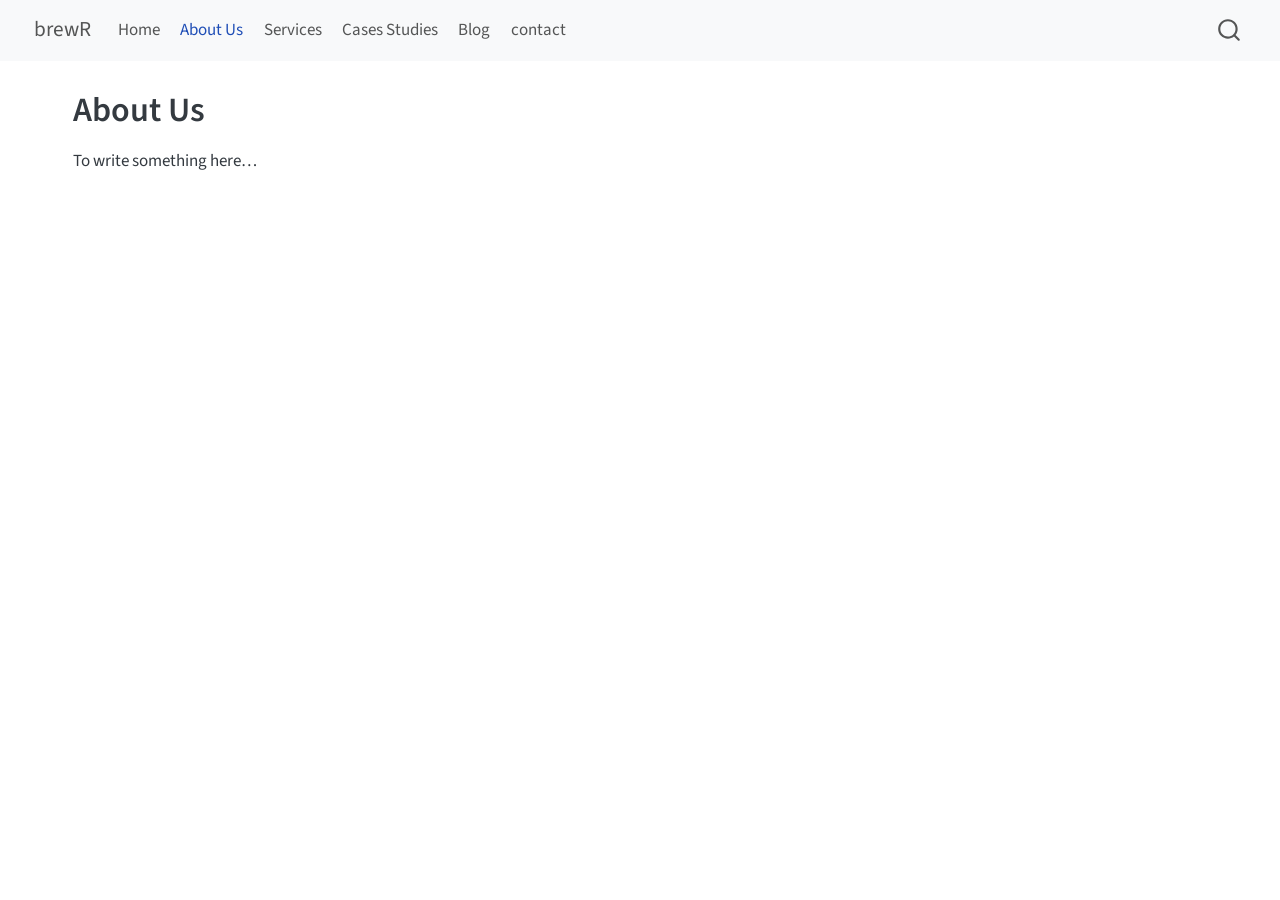
==== docs/about.html @ 0917b434 "add docs folder" ====
<!DOCTYPE html>
<html xmlns="http://www.w3.org/1999/xhtml" lang="en" xml:lang="en"><head>

<meta charset="utf-8">
<meta name="generator" content="quarto-1.8.25">

<meta name="viewport" content="width=device-width, initial-scale=1.0, user-scalable=yes">


<title>About Us – brewR</title>
<style>
code{white-space: pre-wrap;}
span.smallcaps{font-variant: small-caps;}
div.columns{display: flex; gap: min(4vw, 1.5em);}
div.column{flex: auto; overflow-x: auto;}
div.hanging-indent{margin-left: 1.5em; text-indent: -1.5em;}
ul.task-list{list-style: none;}
ul.task-list li input[type="checkbox"] {
  width: 0.8em;
  margin: 0 0.8em 0.2em -1em; /* quarto-specific, see https://github.com/quarto-dev/quarto-cli/issues/4556 */ 
  vertical-align: middle;
}
</style>


<script src="site_libs/quarto-nav/quarto-nav.js"></script>
<script src="site_libs/quarto-nav/headroom.min.js"></script>
<script src="site_libs/clipboard/clipboard.min.js"></script>
<script src="site_libs/quarto-search/autocomplete.umd.js"></script>
<script src="site_libs/quarto-search/fuse.min.js"></script>
<script src="site_libs/quarto-search/quarto-search.js"></script>
<meta name="quarto:offset" content="./">
<script src="site_libs/quarto-html/quarto.js" type="module"></script>
<script src="site_libs/quarto-html/tabsets/tabsets.js" type="module"></script>
<script src="site_libs/quarto-html/axe/axe-check.js" type="module"></script>
<script src="site_libs/quarto-html/popper.min.js"></script>
<script src="site_libs/quarto-html/tippy.umd.min.js"></script>
<script src="site_libs/quarto-html/anchor.min.js"></script>
<link href="site_libs/quarto-html/tippy.css" rel="stylesheet">
<link href="site_libs/quarto-html/quarto-syntax-highlighting-7b89279ff1a6dce999919e0e67d4d9ec.css" rel="stylesheet" id="quarto-text-highlighting-styles">
<script src="site_libs/bootstrap/bootstrap.min.js"></script>
<link href="site_libs/bootstrap/bootstrap-icons.css" rel="stylesheet">
<link href="site_libs/bootstrap/bootstrap-e31584831b205ffbb2d98406f31c2a5b.min.css" rel="stylesheet" append-hash="true" id="quarto-bootstrap" data-mode="light">
<script id="quarto-search-options" type="application/json">{
  "location": "navbar",
  "copy-button": false,
  "collapse-after": 3,
  "panel-placement": "end",
  "type": "overlay",
  "limit": 50,
  "keyboard-shortcut": [
    "f",
    "/",
    "s"
  ],
  "show-item-context": false,
  "language": {
    "search-no-results-text": "No results",
    "search-matching-documents-text": "matching documents",
    "search-copy-link-title": "Copy link to search",
    "search-hide-matches-text": "Hide additional matches",
    "search-more-match-text": "more match in this document",
    "search-more-matches-text": "more matches in this document",
    "search-clear-button-title": "Clear",
    "search-text-placeholder": "",
    "search-detached-cancel-button-title": "Cancel",
    "search-submit-button-title": "Submit",
    "search-label": "Search"
  }
}</script>


<link rel="stylesheet" href="styles.css">
</head>

<body class="nav-fixed quarto-light">

<div id="quarto-search-results"></div>
  <header id="quarto-header" class="headroom fixed-top">
    <nav class="navbar navbar-expand-lg " data-bs-theme="dark">
      <div class="navbar-container container-fluid">
      <div class="navbar-brand-container mx-auto">
    <a href="./index.html" class="navbar-brand navbar-brand-logo">
    </a>
    <a class="navbar-brand" href="./index.html">
    <span class="navbar-title">brewR</span>
    </a>
  </div>
            <div id="quarto-search" class="" title="Search"></div>
          <button class="navbar-toggler" type="button" data-bs-toggle="collapse" data-bs-target="#navbarCollapse" aria-controls="navbarCollapse" role="menu" aria-expanded="false" aria-label="Toggle navigation" onclick="if (window.quartoToggleHeadroom) { window.quartoToggleHeadroom(); }">
  <span class="navbar-toggler-icon"></span>
</button>
          <div class="collapse navbar-collapse" id="navbarCollapse">
            <ul class="navbar-nav navbar-nav-scroll me-auto">
  <li class="nav-item">
    <a class="nav-link" href="./index.html"> 
<span class="menu-text">Home</span></a>
  </li>  
  <li class="nav-item">
    <a class="nav-link active" href="./about.html" aria-current="page"> 
<span class="menu-text">About Us</span></a>
  </li>  
  <li class="nav-item">
    <a class="nav-link" href="./services.html"> 
<span class="menu-text">Services</span></a>
  </li>  
  <li class="nav-item">
    <a class="nav-link" href="./cases_studies.html"> 
<span class="menu-text">Cases Studies</span></a>
  </li>  
  <li class="nav-item">
    <a class="nav-link" href="./blog.html"> 
<span class="menu-text">Blog</span></a>
  </li>  
  <li class="nav-item">
    <a class="nav-link" href="./contact.html"> 
<span class="menu-text">contact</span></a>
  </li>  
</ul>
          </div> <!-- /navcollapse -->
            <div class="quarto-navbar-tools">
</div>
      </div> <!-- /container-fluid -->
    </nav>
</header>
<!-- content -->
<div id="quarto-content" class="quarto-container page-columns page-rows-contents page-layout-full page-navbar">
<!-- sidebar -->
<!-- margin-sidebar -->
    <div id="quarto-margin-sidebar" class="sidebar margin-sidebar zindex-bottom">
        
    </div>
<!-- main -->
<main class="content column-page" id="quarto-document-content">

<header id="title-block-header" class="quarto-title-block default">
<div class="quarto-title">
<h1 class="title">About Us</h1>
</div>



<div class="quarto-title-meta column-page">

    
  
    
  </div>
  


</header>


<p>To write something here…</p>



</main> <!-- /main -->
<script id="quarto-html-after-body" type="application/javascript">
  window.document.addEventListener("DOMContentLoaded", function (event) {
    const icon = "";
    const anchorJS = new window.AnchorJS();
    anchorJS.options = {
      placement: 'right',
      icon: icon
    };
    anchorJS.add('.anchored');
    const isCodeAnnotation = (el) => {
      for (const clz of el.classList) {
        if (clz.startsWith('code-annotation-')) {                     
          return true;
        }
      }
      return false;
    }
    const onCopySuccess = function(e) {
      // button target
      const button = e.trigger;
      // don't keep focus
      button.blur();
      // flash "checked"
      button.classList.add('code-copy-button-checked');
      var currentTitle = button.getAttribute("title");
      button.setAttribute("title", "Copied!");
      let tooltip;
      if (window.bootstrap) {
        button.setAttribute("data-bs-toggle", "tooltip");
        button.setAttribute("data-bs-placement", "left");
        button.setAttribute("data-bs-title", "Copied!");
        tooltip = new bootstrap.Tooltip(button, 
          { trigger: "manual", 
            customClass: "code-copy-button-tooltip",
            offset: [0, -8]});
        tooltip.show();    
      }
      setTimeout(function() {
        if (tooltip) {
          tooltip.hide();
          button.removeAttribute("data-bs-title");
          button.removeAttribute("data-bs-toggle");
          button.removeAttribute("data-bs-placement");
        }
        button.setAttribute("title", currentTitle);
        button.classList.remove('code-copy-button-checked');
      }, 1000);
      // clear code selection
      e.clearSelection();
    }
    const getTextToCopy = function(trigger) {
      const outerScaffold = trigger.parentElement.cloneNode(true);
      const codeEl = outerScaffold.querySelector('code');
      for (const childEl of codeEl.children) {
        if (isCodeAnnotation(childEl)) {
          childEl.remove();
        }
      }
      return codeEl.innerText;
    }
    const clipboard = new window.ClipboardJS('.code-copy-button:not([data-in-quarto-modal])', {
      text: getTextToCopy
    });
    clipboard.on('success', onCopySuccess);
    if (window.document.getElementById('quarto-embedded-source-code-modal')) {
      const clipboardModal = new window.ClipboardJS('.code-copy-button[data-in-quarto-modal]', {
        text: getTextToCopy,
        container: window.document.getElementById('quarto-embedded-source-code-modal')
      });
      clipboardModal.on('success', onCopySuccess);
    }
      var localhostRegex = new RegExp(/^(?:http|https):\/\/localhost\:?[0-9]*\//);
      var mailtoRegex = new RegExp(/^mailto:/);
        var filterRegex = new RegExp('/' + window.location.host + '/');
      var isInternal = (href) => {
          return filterRegex.test(href) || localhostRegex.test(href) || mailtoRegex.test(href);
      }
      // Inspect non-navigation links and adorn them if external
     var links = window.document.querySelectorAll('a[href]:not(.nav-link):not(.navbar-brand):not(.toc-action):not(.sidebar-link):not(.sidebar-item-toggle):not(.pagination-link):not(.no-external):not([aria-hidden]):not(.dropdown-item):not(.quarto-navigation-tool):not(.about-link)');
      for (var i=0; i<links.length; i++) {
        const link = links[i];
        if (!isInternal(link.href)) {
          // undo the damage that might have been done by quarto-nav.js in the case of
          // links that we want to consider external
          if (link.dataset.originalHref !== undefined) {
            link.href = link.dataset.originalHref;
          }
        }
      }
    function tippyHover(el, contentFn, onTriggerFn, onUntriggerFn) {
      const config = {
        allowHTML: true,
        maxWidth: 500,
        delay: 100,
        arrow: false,
        appendTo: function(el) {
            return el.parentElement;
        },
        interactive: true,
        interactiveBorder: 10,
        theme: 'quarto',
        placement: 'bottom-start',
      };
      if (contentFn) {
        config.content = contentFn;
      }
      if (onTriggerFn) {
        config.onTrigger = onTriggerFn;
      }
      if (onUntriggerFn) {
        config.onUntrigger = onUntriggerFn;
      }
      window.tippy(el, config); 
    }
    const noterefs = window.document.querySelectorAll('a[role="doc-noteref"]');
    for (var i=0; i<noterefs.length; i++) {
      const ref = noterefs[i];
      tippyHover(ref, function() {
        // use id or data attribute instead here
        let href = ref.getAttribute('data-footnote-href') || ref.getAttribute('href');
        try { href = new URL(href).hash; } catch {}
        const id = href.replace(/^#\/?/, "");
        const note = window.document.getElementById(id);
        if (note) {
          return note.innerHTML;
        } else {
          return "";
        }
      });
    }
    const xrefs = window.document.querySelectorAll('a.quarto-xref');
    const processXRef = (id, note) => {
      // Strip column container classes
      const stripColumnClz = (el) => {
        el.classList.remove("page-full", "page-columns");
        if (el.children) {
          for (const child of el.children) {
            stripColumnClz(child);
          }
        }
      }
      stripColumnClz(note)
      if (id === null || id.startsWith('sec-')) {
        // Special case sections, only their first couple elements
        const container = document.createElement("div");
        if (note.children && note.children.length > 2) {
          container.appendChild(note.children[0].cloneNode(true));
          for (let i = 1; i < note.children.length; i++) {
            const child = note.children[i];
            if (child.tagName === "P" && child.innerText === "") {
              continue;
            } else {
              container.appendChild(child.cloneNode(true));
              break;
            }
          }
          if (window.Quarto?.typesetMath) {
            window.Quarto.typesetMath(container);
          }
          return container.innerHTML
        } else {
          if (window.Quarto?.typesetMath) {
            window.Quarto.typesetMath(note);
          }
          return note.innerHTML;
        }
      } else {
        // Remove any anchor links if they are present
        const anchorLink = note.querySelector('a.anchorjs-link');
        if (anchorLink) {
          anchorLink.remove();
        }
        if (window.Quarto?.typesetMath) {
          window.Quarto.typesetMath(note);
        }
        if (note.classList.contains("callout")) {
          return note.outerHTML;
        } else {
          return note.innerHTML;
        }
      }
    }
    for (var i=0; i<xrefs.length; i++) {
      const xref = xrefs[i];
      tippyHover(xref, undefined, function(instance) {
        instance.disable();
        let url = xref.getAttribute('href');
        let hash = undefined; 
        if (url.startsWith('#')) {
          hash = url;
        } else {
          try { hash = new URL(url).hash; } catch {}
        }
        if (hash) {
          const id = hash.replace(/^#\/?/, "");
          const note = window.document.getElementById(id);
          if (note !== null) {
            try {
              const html = processXRef(id, note.cloneNode(true));
              instance.setContent(html);
            } finally {
              instance.enable();
              instance.show();
            }
          } else {
            // See if we can fetch this
            fetch(url.split('#')[0])
            .then(res => res.text())
            .then(html => {
              const parser = new DOMParser();
              const htmlDoc = parser.parseFromString(html, "text/html");
              const note = htmlDoc.getElementById(id);
              if (note !== null) {
                const html = processXRef(id, note);
                instance.setContent(html);
              } 
            }).finally(() => {
              instance.enable();
              instance.show();
            });
          }
        } else {
          // See if we can fetch a full url (with no hash to target)
          // This is a special case and we should probably do some content thinning / targeting
          fetch(url)
          .then(res => res.text())
          .then(html => {
            const parser = new DOMParser();
            const htmlDoc = parser.parseFromString(html, "text/html");
            const note = htmlDoc.querySelector('main.content');
            if (note !== null) {
              // This should only happen for chapter cross references
              // (since there is no id in the URL)
              // remove the first header
              if (note.children.length > 0 && note.children[0].tagName === "HEADER") {
                note.children[0].remove();
              }
              const html = processXRef(null, note);
              instance.setContent(html);
            } 
          }).finally(() => {
            instance.enable();
            instance.show();
          });
        }
      }, function(instance) {
      });
    }
        let selectedAnnoteEl;
        const selectorForAnnotation = ( cell, annotation) => {
          let cellAttr = 'data-code-cell="' + cell + '"';
          let lineAttr = 'data-code-annotation="' +  annotation + '"';
          const selector = 'span[' + cellAttr + '][' + lineAttr + ']';
          return selector;
        }
        const selectCodeLines = (annoteEl) => {
          const doc = window.document;
          const targetCell = annoteEl.getAttribute("data-target-cell");
          const targetAnnotation = annoteEl.getAttribute("data-target-annotation");
          const annoteSpan = window.document.querySelector(selectorForAnnotation(targetCell, targetAnnotation));
          const lines = annoteSpan.getAttribute("data-code-lines").split(",");
          const lineIds = lines.map((line) => {
            return targetCell + "-" + line;
          })
          let top = null;
          let height = null;
          let parent = null;
          if (lineIds.length > 0) {
              //compute the position of the single el (top and bottom and make a div)
              const el = window.document.getElementById(lineIds[0]);
              top = el.offsetTop;
              height = el.offsetHeight;
              parent = el.parentElement.parentElement;
            if (lineIds.length > 1) {
              const lastEl = window.document.getElementById(lineIds[lineIds.length - 1]);
              const bottom = lastEl.offsetTop + lastEl.offsetHeight;
              height = bottom - top;
            }
            if (top !== null && height !== null && parent !== null) {
              // cook up a div (if necessary) and position it 
              let div = window.document.getElementById("code-annotation-line-highlight");
              if (div === null) {
                div = window.document.createElement("div");
                div.setAttribute("id", "code-annotation-line-highlight");
                div.style.position = 'absolute';
                parent.appendChild(div);
              }
              div.style.top = top - 2 + "px";
              div.style.height = height + 4 + "px";
              div.style.left = 0;
              let gutterDiv = window.document.getElementById("code-annotation-line-highlight-gutter");
              if (gutterDiv === null) {
                gutterDiv = window.document.createElement("div");
                gutterDiv.setAttribute("id", "code-annotation-line-highlight-gutter");
                gutterDiv.style.position = 'absolute';
                const codeCell = window.document.getElementById(targetCell);
                const gutter = codeCell.querySelector('.code-annotation-gutter');
                gutter.appendChild(gutterDiv);
              }
              gutterDiv.style.top = top - 2 + "px";
              gutterDiv.style.height = height + 4 + "px";
            }
            selectedAnnoteEl = annoteEl;
          }
        };
        const unselectCodeLines = () => {
          const elementsIds = ["code-annotation-line-highlight", "code-annotation-line-highlight-gutter"];
          elementsIds.forEach((elId) => {
            const div = window.document.getElementById(elId);
            if (div) {
              div.remove();
            }
          });
          selectedAnnoteEl = undefined;
        };
          // Handle positioning of the toggle
      window.addEventListener(
        "resize",
        throttle(() => {
          elRect = undefined;
          if (selectedAnnoteEl) {
            selectCodeLines(selectedAnnoteEl);
          }
        }, 10)
      );
      function throttle(fn, ms) {
      let throttle = false;
      let timer;
        return (...args) => {
          if(!throttle) { // first call gets through
              fn.apply(this, args);
              throttle = true;
          } else { // all the others get throttled
              if(timer) clearTimeout(timer); // cancel #2
              timer = setTimeout(() => {
                fn.apply(this, args);
                timer = throttle = false;
              }, ms);
          }
        };
      }
        // Attach click handler to the DT
        const annoteDls = window.document.querySelectorAll('dt[data-target-cell]');
        for (const annoteDlNode of annoteDls) {
          annoteDlNode.addEventListener('click', (event) => {
            const clickedEl = event.target;
            if (clickedEl !== selectedAnnoteEl) {
              unselectCodeLines();
              const activeEl = window.document.querySelector('dt[data-target-cell].code-annotation-active');
              if (activeEl) {
                activeEl.classList.remove('code-annotation-active');
              }
              selectCodeLines(clickedEl);
              clickedEl.classList.add('code-annotation-active');
            } else {
              // Unselect the line
              unselectCodeLines();
              clickedEl.classList.remove('code-annotation-active');
            }
          });
        }
    const findCites = (el) => {
      const parentEl = el.parentElement;
      if (parentEl) {
        const cites = parentEl.dataset.cites;
        if (cites) {
          return {
            el,
            cites: cites.split(' ')
          };
        } else {
          return findCites(el.parentElement)
        }
      } else {
        return undefined;
      }
    };
    var bibliorefs = window.document.querySelectorAll('a[role="doc-biblioref"]');
    for (var i=0; i<bibliorefs.length; i++) {
      const ref = bibliorefs[i];
      const citeInfo = findCites(ref);
      if (citeInfo) {
        tippyHover(citeInfo.el, function() {
          var popup = window.document.createElement('div');
          citeInfo.cites.forEach(function(cite) {
            var citeDiv = window.document.createElement('div');
            citeDiv.classList.add('hanging-indent');
            citeDiv.classList.add('csl-entry');
            var biblioDiv = window.document.getElementById('ref-' + cite);
            if (biblioDiv) {
              citeDiv.innerHTML = biblioDiv.innerHTML;
            }
            popup.appendChild(citeDiv);
          });
          return popup.innerHTML;
        });
      }
    }
  });
  </script>
</div> <!-- /content -->




</body></html>
---- docs/site_libs/quarto-html/tippy.css ----
.tippy-box[data-animation=fade][data-state=hidden]{opacity:0}[data-tippy-root]{max-width:calc(100vw - 10px)}.tippy-box{position:relative;background-color:#333;color:#fff;border-radius:4px;font-size:14px;line-height:1.4;white-space:normal;outline:0;transition-property:transform,visibility,opacity}.tippy-box[data-placement^=top]>.tippy-arrow{bottom:0}.tippy-box[data-placement^=top]>.tippy-arrow:before{bottom:-7px;left:0;border-width:8px 8px 0;border-top-color:initial;transform-origin:center top}.tippy-box[data-placement^=bottom]>.tippy-arrow{top:0}.tippy-box[data-placement^=bottom]>.tippy-arrow:before{top:-7px;left:0;border-width:0 8px 8px;border-bottom-color:initial;transform-origin:center bottom}.tippy-box[data-placement^=left]>.tippy-arrow{right:0}.tippy-box[data-placement^=left]>.tippy-arrow:before{border-width:8px 0 8px 8px;border-left-color:initial;right:-7px;transform-origin:center left}.tippy-box[data-placement^=right]>.tippy-arrow{left:0}.tippy-box[data-placement^=right]>.tippy-arrow:before{left:-7px;border-width:8px 8px 8px 0;border-right-color:initial;transform-origin:center right}.tippy-box[data-inertia][data-state=visible]{transition-timing-function:cubic-bezier(.54,1.5,.38,1.11)}.tippy-arrow{width:16px;height:16px;color:#333}.tippy-arrow:before{content:"";position:absolute;border-color:transparent;border-style:solid}.tippy-content{position:relative;padding:5px 9px;z-index:1}
---- docs/site_libs/quarto-html/quarto-syntax-highlighting-7b89279ff1a6dce999919e0e67d4d9ec.css ----
/* quarto syntax highlight colors */
:root {
  --quarto-hl-ot-color: #003B4F;
  --quarto-hl-at-color: #657422;
  --quarto-hl-ss-color: #20794D;
  --quarto-hl-an-color: #5E5E5E;
  --quarto-hl-fu-color: #4758AB;
  --quarto-hl-st-color: #20794D;
  --quarto-hl-cf-color: #003B4F;
  --quarto-hl-op-color: #5E5E5E;
  --quarto-hl-er-color: #AD0000;
  --quarto-hl-bn-color: #AD0000;
  --quarto-hl-al-color: #AD0000;
  --quarto-hl-va-color: #111111;
  --quarto-hl-bu-color: inherit;
  --quarto-hl-ex-color: inherit;
  --quarto-hl-pp-color: #AD0000;
  --quarto-hl-in-color: #5E5E5E;
  --quarto-hl-vs-color: #20794D;
  --quarto-hl-wa-color: #5E5E5E;
  --quarto-hl-do-color: #5E5E5E;
  --quarto-hl-im-color: #00769E;
  --quarto-hl-ch-color: #20794D;
  --quarto-hl-dt-color: #AD0000;
  --quarto-hl-fl-color: #AD0000;
  --quarto-hl-co-color: #5E5E5E;
  --quarto-hl-cv-color: #5E5E5E;
  --quarto-hl-cn-color: #8f5902;
  --quarto-hl-sc-color: #5E5E5E;
  --quarto-hl-dv-color: #AD0000;
  --quarto-hl-kw-color: #003B4F;
}

/* other quarto variables */
:root {
  --quarto-font-monospace: SFMono-Regular, Menlo, Monaco, Consolas, "Liberation Mono", "Courier New", monospace;
}

/* syntax highlight based on Pandoc's rules */
pre > code.sourceCode > span {
  color: #003B4F;
}

code.sourceCode > span {
  color: #003B4F;
}

div.sourceCode,
div.sourceCode pre.sourceCode {
  color: #003B4F;
}

/* Normal */
code span {
  color: #003B4F;
}

/* Alert */
code span.al {
  color: #AD0000;
  font-style: inherit;
}

/* Annotation */
code span.an {
  color: #5E5E5E;
  font-style: inherit;
}

/* Attribute */
code span.at {
  color: #657422;
  font-style: inherit;
}

/* BaseN */
code span.bn {
  color: #AD0000;
  font-style: inherit;
}

/* BuiltIn */
code span.bu {
  font-style: inherit;
}

/* ControlFlow */
code span.cf {
  color: #003B4F;
  font-weight: bold;
  font-style: inherit;
}

/* Char */
code span.ch {
  color: #20794D;
  font-style: inherit;
}

/* Constant */
code span.cn {
  color: #8f5902;
  font-style: inherit;
}

/* Comment */
code span.co {
  color: #5E5E5E;
  font-style: inherit;
}

/* CommentVar */
code span.cv {
  color: #5E5E5E;
  font-style: italic;
}

/* Documentation */
code span.do {
  color: #5E5E5E;
  font-style: italic;
}

/* DataType */
code span.dt {
  color: #AD0000;
  font-style: inherit;
}

/* DecVal */
code span.dv {
  color: #AD0000;
  font-style: inherit;
}

/* Error */
code span.er {
  color: #AD0000;
  font-style: inherit;
}

/* Extension */
code span.ex {
  font-style: inherit;
}

/* Float */
code span.fl {
  color: #AD0000;
  font-style: inherit;
}

/* Function */
code span.fu {
  color: #4758AB;
  font-style: inherit;
}

/* Import */
code span.im {
  color: #00769E;
  font-style: inherit;
}

/* Information */
code span.in {
  color: #5E5E5E;
  font-style: inherit;
}

/* Keyword */
code span.kw {
  color: #003B4F;
  font-weight: bold;
  font-style: inherit;
}

/* Operator */
code span.op {
  color: #5E5E5E;
  font-style: inherit;
}

/* Other */
code span.ot {
  color: #003B4F;
  font-style: inherit;
}

/* Preprocessor */
code span.pp {
  color: #AD0000;
  font-style: inherit;
}

/* SpecialChar */
code span.sc {
  color: #5E5E5E;
  font-style: inherit;
}

/* SpecialString */
code span.ss {
  color: #20794D;
  font-style: inherit;
}

/* String */
code span.st {
  color: #20794D;
  font-style: inherit;
}

/* Variable */
code span.va {
  color: #111111;
  font-style: inherit;
}

/* VerbatimString */
code span.vs {
  color: #20794D;
  font-style: inherit;
}

/* Warning */
code span.wa {
  color: #5E5E5E;
  font-style: italic;
}

.prevent-inlining {
  content: "</";
}

/*# sourceMappingURL=3944bc705cfaf4c80e56f77c5205168a.css.map */
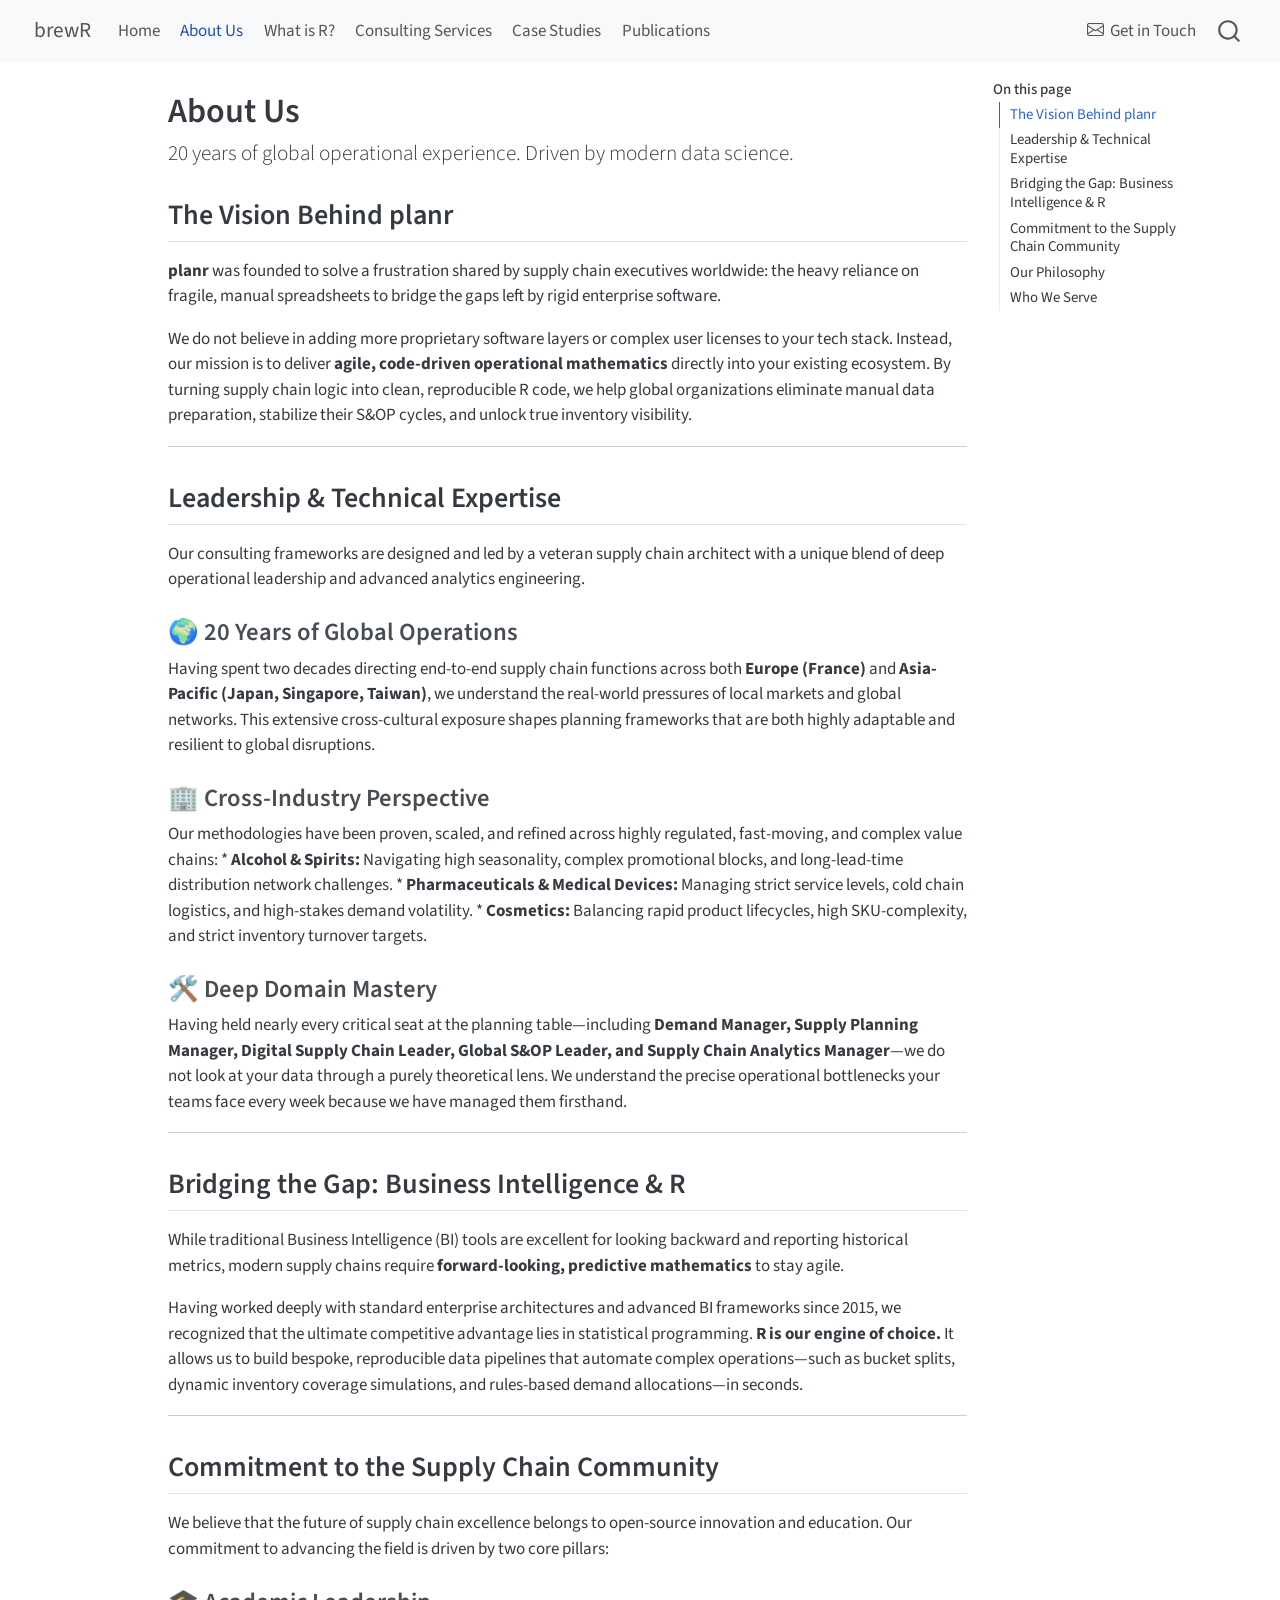
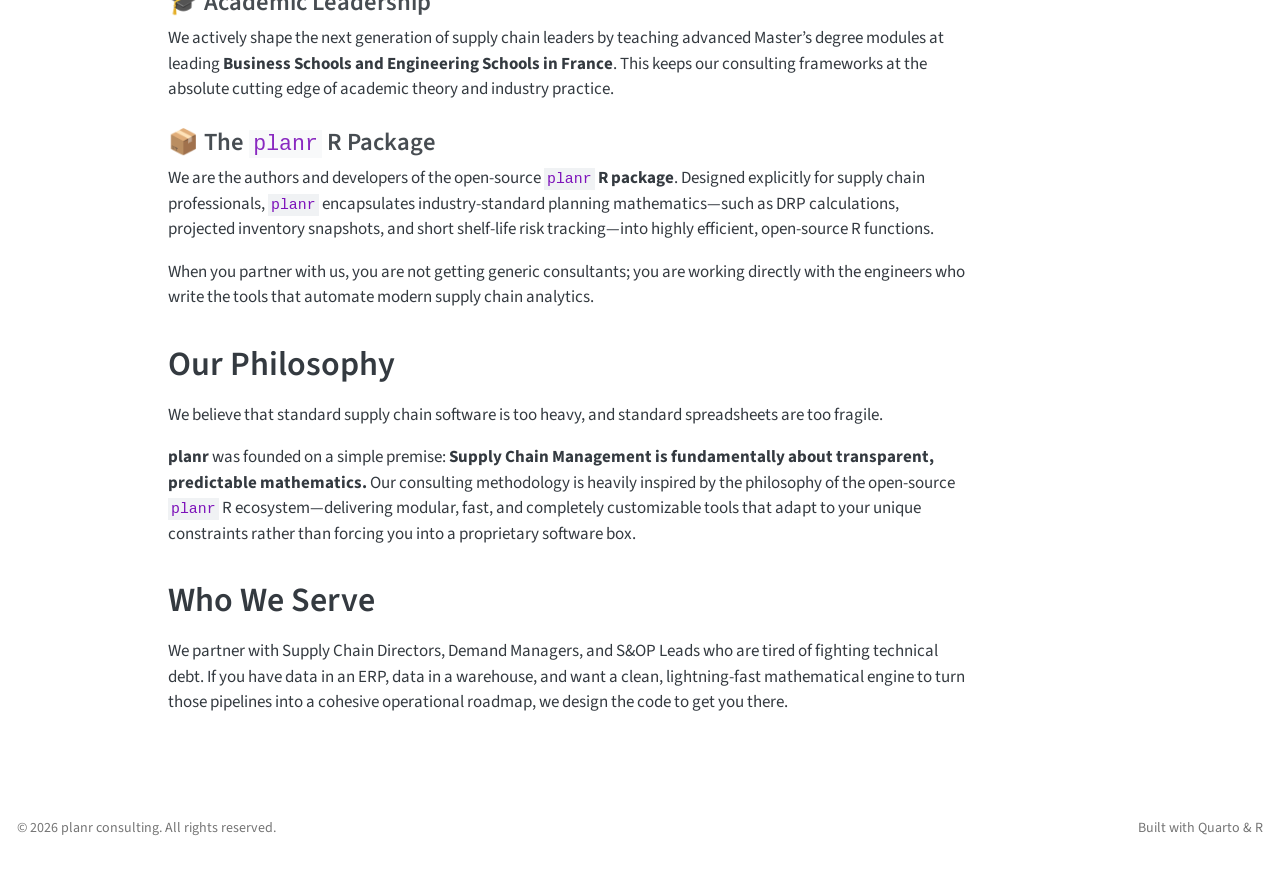
==== commit af90c538: "update html" ====
--- a/docs/about.html
+++ b/docs/about.html
@@ -37,10 +37,10 @@
 <script src="site_libs/quarto-html/tippy.umd.min.js"></script>
 <script src="site_libs/quarto-html/anchor.min.js"></script>
 <link href="site_libs/quarto-html/tippy.css" rel="stylesheet">
-<link href="site_libs/quarto-html/quarto-syntax-highlighting-7b89279ff1a6dce999919e0e67d4d9ec.css" rel="stylesheet" id="quarto-text-highlighting-styles">
+<link href="site_libs/quarto-html/quarto-syntax-highlighting-065a5179aebd64318d7ea99d77b64a9e.css" rel="stylesheet" id="quarto-text-highlighting-styles">
 <script src="site_libs/bootstrap/bootstrap.min.js"></script>
 <link href="site_libs/bootstrap/bootstrap-icons.css" rel="stylesheet">
-<link href="site_libs/bootstrap/bootstrap-e31584831b205ffbb2d98406f31c2a5b.min.css" rel="stylesheet" append-hash="true" id="quarto-bootstrap" data-mode="light">
+<link href="site_libs/bootstrap/bootstrap-f78df75c894ad2ea722f04417f8702c7.min.css" rel="stylesheet" append-hash="true" id="quarto-bootstrap" data-mode="light">
 <script id="quarto-search-options" type="application/json">{
   "location": "navbar",
   "copy-button": false,
@@ -101,20 +101,27 @@
 <span class="menu-text">About Us</span></a>
   </li>  
   <li class="nav-item">
-    <a class="nav-link" href="./services.html"> 
-<span class="menu-text">Services</span></a>
+    <a class="nav-link" href="./what_is_r.html"> 
+<span class="menu-text">What is R?</span></a>
   </li>  
   <li class="nav-item">
-    <a class="nav-link" href="./cases_studies.html"> 
-<span class="menu-text">Cases Studies</span></a>
+    <a class="nav-link" href="./services.html"> 
+<span class="menu-text">Consulting Services</span></a>
+  </li>  
+  <li class="nav-item">
+    <a class="nav-link" href="./case-studies/index.html"> 
+<span class="menu-text">Case Studies</span></a>
   </li>  
   <li class="nav-item">
     <a class="nav-link" href="./blog.html"> 
-<span class="menu-text">Blog</span></a>
+<span class="menu-text">Publications</span></a>
   </li>  
+</ul>
+            <ul class="navbar-nav navbar-nav-scroll ms-auto">
   <li class="nav-item">
-    <a class="nav-link" href="./contact.html"> 
-<span class="menu-text">contact</span></a>
+    <a class="nav-link" href="./contact.html"> <i class="bi bi-envelope" role="img">
+</i> 
+<span class="menu-text">Get in Touch</span></a>
   </li>  
 </ul>
           </div> <!-- /navcollapse -->
@@ -124,23 +131,44 @@
     </nav>
 </header>
 <!-- content -->
-<div id="quarto-content" class="quarto-container page-columns page-rows-contents page-layout-full page-navbar">
+<div id="quarto-content" class="quarto-container page-columns page-rows-contents page-layout-article page-navbar">
 <!-- sidebar -->
 <!-- margin-sidebar -->
-    <div id="quarto-margin-sidebar" class="sidebar margin-sidebar zindex-bottom">
-        
+    <div id="quarto-margin-sidebar" class="sidebar margin-sidebar">
+        <nav id="TOC" role="doc-toc" class="toc-active">
+    <h2 id="toc-title">On this page</h2>
+   
+  <ul>
+  <li><a href="#the-vision-behind-planr" id="toc-the-vision-behind-planr" class="nav-link active" data-scroll-target="#the-vision-behind-planr">The Vision Behind planr</a></li>
+  <li><a href="#leadership-technical-expertise" id="toc-leadership-technical-expertise" class="nav-link" data-scroll-target="#leadership-technical-expertise">Leadership &amp; Technical Expertise</a>
+  <ul class="collapse">
+  <li><a href="#years-of-global-operations" id="toc-years-of-global-operations" class="nav-link" data-scroll-target="#years-of-global-operations">🌍 20 Years of Global Operations</a></li>
+  <li><a href="#cross-industry-perspective" id="toc-cross-industry-perspective" class="nav-link" data-scroll-target="#cross-industry-perspective">🏢 Cross-Industry Perspective</a></li>
+  <li><a href="#deep-domain-mastery" id="toc-deep-domain-mastery" class="nav-link" data-scroll-target="#deep-domain-mastery">🛠️ Deep Domain Mastery</a></li>
+  </ul></li>
+  <li><a href="#bridging-the-gap-business-intelligence-r" id="toc-bridging-the-gap-business-intelligence-r" class="nav-link" data-scroll-target="#bridging-the-gap-business-intelligence-r">Bridging the Gap: Business Intelligence &amp; R</a></li>
+  <li><a href="#commitment-to-the-supply-chain-community" id="toc-commitment-to-the-supply-chain-community" class="nav-link" data-scroll-target="#commitment-to-the-supply-chain-community">Commitment to the Supply Chain Community</a>
+  <ul class="collapse">
+  <li><a href="#academic-leadership" id="toc-academic-leadership" class="nav-link" data-scroll-target="#academic-leadership">🎓 Academic Leadership</a></li>
+  <li><a href="#the-planr-r-package" id="toc-the-planr-r-package" class="nav-link" data-scroll-target="#the-planr-r-package">📦 The <code>planr</code> R Package</a></li>
+  </ul></li>
+  <li><a href="#our-philosophy" id="toc-our-philosophy" class="nav-link" data-scroll-target="#our-philosophy">Our Philosophy</a></li>
+  <li><a href="#who-we-serve" id="toc-who-we-serve" class="nav-link" data-scroll-target="#who-we-serve">Who We Serve</a></li>
+  </ul>
+</nav>
     </div>
 <!-- main -->
-<main class="content column-page" id="quarto-document-content">
+<main class="content" id="quarto-document-content">
 
 <header id="title-block-header" class="quarto-title-block default">
 <div class="quarto-title">
 <h1 class="title">About Us</h1>
+<p class="subtitle lead">20 years of global operational experience. Driven by modern data science.</p>
 </div>
 
 
 
-<div class="quarto-title-meta column-page">
+<div class="quarto-title-meta">
 
     
   
@@ -152,9 +180,59 @@
 </header>
 
 
-<p>To write something here…</p>
-
-
+<section id="the-vision-behind-planr" class="level2">
+<h2 class="anchored" data-anchor-id="the-vision-behind-planr">The Vision Behind planr</h2>
+<p><strong>planr</strong> was founded to solve a frustration shared by supply chain executives worldwide: the heavy reliance on fragile, manual spreadsheets to bridge the gaps left by rigid enterprise software.</p>
+<p>We do not believe in adding more proprietary software layers or complex user licenses to your tech stack. Instead, our mission is to deliver <strong>agile, code-driven operational mathematics</strong> directly into your existing ecosystem. By turning supply chain logic into clean, reproducible R code, we help global organizations eliminate manual data preparation, stabilize their S&amp;OP cycles, and unlock true inventory visibility.</p>
+<hr>
+</section>
+<section id="leadership-technical-expertise" class="level2">
+<h2 class="anchored" data-anchor-id="leadership-technical-expertise">Leadership &amp; Technical Expertise</h2>
+<p>Our consulting frameworks are designed and led by a veteran supply chain architect with a unique blend of deep operational leadership and advanced analytics engineering.</p>
+<section id="years-of-global-operations" class="level3">
+<h3 class="anchored" data-anchor-id="years-of-global-operations">🌍 20 Years of Global Operations</h3>
+<p>Having spent two decades directing end-to-end supply chain functions across both <strong>Europe (France)</strong> and <strong>Asia-Pacific (Japan, Singapore, Taiwan)</strong>, we understand the real-world pressures of local markets and global networks. This extensive cross-cultural exposure shapes planning frameworks that are both highly adaptable and resilient to global disruptions.</p>
+</section>
+<section id="cross-industry-perspective" class="level3">
+<h3 class="anchored" data-anchor-id="cross-industry-perspective">🏢 Cross-Industry Perspective</h3>
+<p>Our methodologies have been proven, scaled, and refined across highly regulated, fast-moving, and complex value chains: * <strong>Alcohol &amp; Spirits:</strong> Navigating high seasonality, complex promotional blocks, and long-lead-time distribution network challenges. * <strong>Pharmaceuticals &amp; Medical Devices:</strong> Managing strict service levels, cold chain logistics, and high-stakes demand volatility. * <strong>Cosmetics:</strong> Balancing rapid product lifecycles, high SKU-complexity, and strict inventory turnover targets.</p>
+</section>
+<section id="deep-domain-mastery" class="level3">
+<h3 class="anchored" data-anchor-id="deep-domain-mastery">🛠️ Deep Domain Mastery</h3>
+<p>Having held nearly every critical seat at the planning table—including <strong>Demand Manager, Supply Planning Manager, Digital Supply Chain Leader, Global S&amp;OP Leader, and Supply Chain Analytics Manager</strong>—we do not look at your data through a purely theoretical lens. We understand the precise operational bottlenecks your teams face every week because we have managed them firsthand.</p>
+<hr>
+</section>
+</section>
+<section id="bridging-the-gap-business-intelligence-r" class="level2">
+<h2 class="anchored" data-anchor-id="bridging-the-gap-business-intelligence-r">Bridging the Gap: Business Intelligence &amp; R</h2>
+<p>While traditional Business Intelligence (BI) tools are excellent for looking backward and reporting historical metrics, modern supply chains require <strong>forward-looking, predictive mathematics</strong> to stay agile.</p>
+<p>Having worked deeply with standard enterprise architectures and advanced BI frameworks since 2015, we recognized that the ultimate competitive advantage lies in statistical programming. <strong>R is our engine of choice.</strong> It allows us to build bespoke, reproducible data pipelines that automate complex operations—such as bucket splits, dynamic inventory coverage simulations, and rules-based demand allocations—in seconds.</p>
+<hr>
+</section>
+<section id="commitment-to-the-supply-chain-community" class="level2">
+<h2 class="anchored" data-anchor-id="commitment-to-the-supply-chain-community">Commitment to the Supply Chain Community</h2>
+<p>We believe that the future of supply chain excellence belongs to open-source innovation and education. Our commitment to advancing the field is driven by two core pillars:</p>
+<section id="academic-leadership" class="level3">
+<h3 class="anchored" data-anchor-id="academic-leadership">🎓 Academic Leadership</h3>
+<p>We actively shape the next generation of supply chain leaders by teaching advanced Master’s degree modules at leading <strong>Business Schools and Engineering Schools in France</strong>. This keeps our consulting frameworks at the absolute cutting edge of academic theory and industry practice.</p>
+</section>
+<section id="the-planr-r-package" class="level3">
+<h3 class="anchored" data-anchor-id="the-planr-r-package">📦 The <code>planr</code> R Package</h3>
+<p>We are the authors and developers of the open-source <strong><code>planr</code> R package</strong>. Designed explicitly for supply chain professionals, <code>planr</code> encapsulates industry-standard planning mathematics—such as DRP calculations, projected inventory snapshots, and short shelf-life risk tracking—into highly efficient, open-source R functions.</p>
+<p>When you partner with us, you are not getting generic consultants; you are working directly with the engineers who write the tools that automate modern supply chain analytics.</p>
+</section>
+</section>
+<section id="our-philosophy" class="level1">
+<h1>Our Philosophy</h1>
+<p>We believe that standard supply chain software is too heavy, and standard spreadsheets are too fragile.</p>
+<p><strong>planr</strong> was founded on a simple premise: <strong>Supply Chain Management is fundamentally about transparent, predictable mathematics.</strong> Our consulting methodology is heavily inspired by the philosophy of the open-source <code>planr</code> R ecosystem—delivering modular, fast, and completely customizable tools that adapt to your unique constraints rather than forcing you into a proprietary software box.</p>
+</section>
+<section id="who-we-serve" class="level1">
+<h1>Who We Serve</h1>
+<p>We partner with Supply Chain Directors, Demand Managers, and S&amp;OP Leads who are tired of fighting technical debt. If you have data in an ERP, data in a warehouse, and want a clean, lightning-fast mathematical engine to turn those pipelines into a cohesive operational roadmap, we design the code to get you there.</p>
+
+
+</section>
 
 </main> <!-- /main -->
 <script id="quarto-html-after-body" type="application/javascript">
@@ -558,6 +636,19 @@
   });
   </script>
 </div> <!-- /content -->
+<footer class="footer">
+  <div class="nav-footer">
+    <div class="nav-footer-left">
+<p>© 2026 planr consulting. All rights reserved.</p>
+</div>   
+    <div class="nav-footer-center">
+      &nbsp;
+    </div>
+    <div class="nav-footer-right">
+<p>Built with Quarto &amp; R</p>
+</div>
+  </div>
+</footer>
 
 
 
--- a/docs/site_libs/quarto-html/quarto-syntax-highlighting-065a5179aebd64318d7ea99d77b64a9e.css
+++ b/docs/site_libs/quarto-html/quarto-syntax-highlighting-065a5179aebd64318d7ea99d77b64a9e.css
@@ -0,0 +1,210 @@
+/* quarto syntax highlight colors */
+:root {
+  --quarto-hl-al-color: #ff5555;
+  --quarto-hl-an-color: #6a737d;
+  --quarto-hl-at-color: #d73a49;
+  --quarto-hl-bn-color: #005cc5;
+  --quarto-hl-bu-color: #d73a49;
+  --quarto-hl-ch-color: #032f62;
+  --quarto-hl-co-color: #6a737d;
+  --quarto-hl-cv-color: #6a737d;
+  --quarto-hl-cn-color: #005cc5;
+  --quarto-hl-cf-color: #d73a49;
+  --quarto-hl-dt-color: #d73a49;
+  --quarto-hl-dv-color: #005cc5;
+  --quarto-hl-do-color: #6a737d;
+  --quarto-hl-er-color: #ff5555;
+  --quarto-hl-ex-color: #d73a49;
+  --quarto-hl-fl-color: #005cc5;
+  --quarto-hl-fu-color: #6f42c1;
+  --quarto-hl-im-color: #032f62;
+  --quarto-hl-in-color: #6a737d;
+  --quarto-hl-kw-color: #d73a49;
+  --quarto-hl-op-color: #24292e;
+  --quarto-hl-pp-color: #d73a49;
+  --quarto-hl-re-color: #6a737d;
+  --quarto-hl-sc-color: #005cc5;
+  --quarto-hl-ss-color: #032f62;
+  --quarto-hl-st-color: #032f62;
+  --quarto-hl-va-color: #e36209;
+  --quarto-hl-vs-color: #032f62;
+  --quarto-hl-wa-color: #ff5555;
+}
+
+/* other quarto variables */
+:root {
+  --quarto-font-monospace: SFMono-Regular, Menlo, Monaco, Consolas, "Liberation Mono", "Courier New", monospace;
+}
+
+/* syntax highlight based on Pandoc's rules */
+pre > code.sourceCode > span {
+  color: #24292e;
+}
+
+code.sourceCode > span {
+  color: #24292e;
+}
+
+div.sourceCode,
+div.sourceCode pre.sourceCode {
+  color: #24292e;
+}
+
+/* Normal */
+code span {
+  color: #24292e;
+}
+
+/* Alert */
+code span.al {
+  font-weight: bold;
+  color: #ff5555;
+}
+
+/* Annotation */
+code span.an {
+  color: #6a737d;
+}
+
+/* Attribute */
+code span.at {
+  color: #d73a49;
+}
+
+/* BaseN */
+code span.bn {
+  color: #005cc5;
+}
+
+/* BuiltIn */
+code span.bu {
+  color: #d73a49;
+}
+
+/* ControlFlow */
+code span.cf {
+  color: #d73a49;
+}
+
+/* Char */
+code span.ch {
+  color: #032f62;
+}
+
+/* Constant */
+code span.cn {
+  color: #005cc5;
+}
+
+/* Comment */
+code span.co {
+  color: #6a737d;
+}
+
+/* CommentVar */
+code span.cv {
+  color: #6a737d;
+}
+
+/* Documentation */
+code span.do {
+  color: #6a737d;
+}
+
+/* DataType */
+code span.dt {
+  color: #d73a49;
+}
+
+/* DecVal */
+code span.dv {
+  color: #005cc5;
+}
+
+/* Error */
+code span.er {
+  color: #ff5555;
+  text-decoration: underline;
+}
+
+/* Extension */
+code span.ex {
+  font-weight: bold;
+  color: #d73a49;
+}
+
+/* Float */
+code span.fl {
+  color: #005cc5;
+}
+
+/* Function */
+code span.fu {
+  color: #6f42c1;
+}
+
+/* Import */
+code span.im {
+  color: #032f62;
+}
+
+/* Information */
+code span.in {
+  color: #6a737d;
+}
+
+/* Keyword */
+code span.kw {
+  color: #d73a49;
+}
+
+/* Operator */
+code span.op {
+  color: #24292e;
+}
+
+/* Preprocessor */
+code span.pp {
+  color: #d73a49;
+}
+
+/* RegionMarker */
+code span.re {
+  color: #6a737d;
+}
+
+/* SpecialChar */
+code span.sc {
+  color: #005cc5;
+}
+
+/* SpecialString */
+code span.ss {
+  color: #032f62;
+}
+
+/* String */
+code span.st {
+  color: #032f62;
+}
+
+/* Variable */
+code span.va {
+  color: #e36209;
+}
+
+/* VerbatimString */
+code span.vs {
+  color: #032f62;
+}
+
+/* Warning */
+code span.wa {
+  color: #ff5555;
+}
+
+.prevent-inlining {
+  content: "</";
+}
+
+/*# sourceMappingURL=767c16492b53e35a6b314e0e4dac6d26.css.map */
